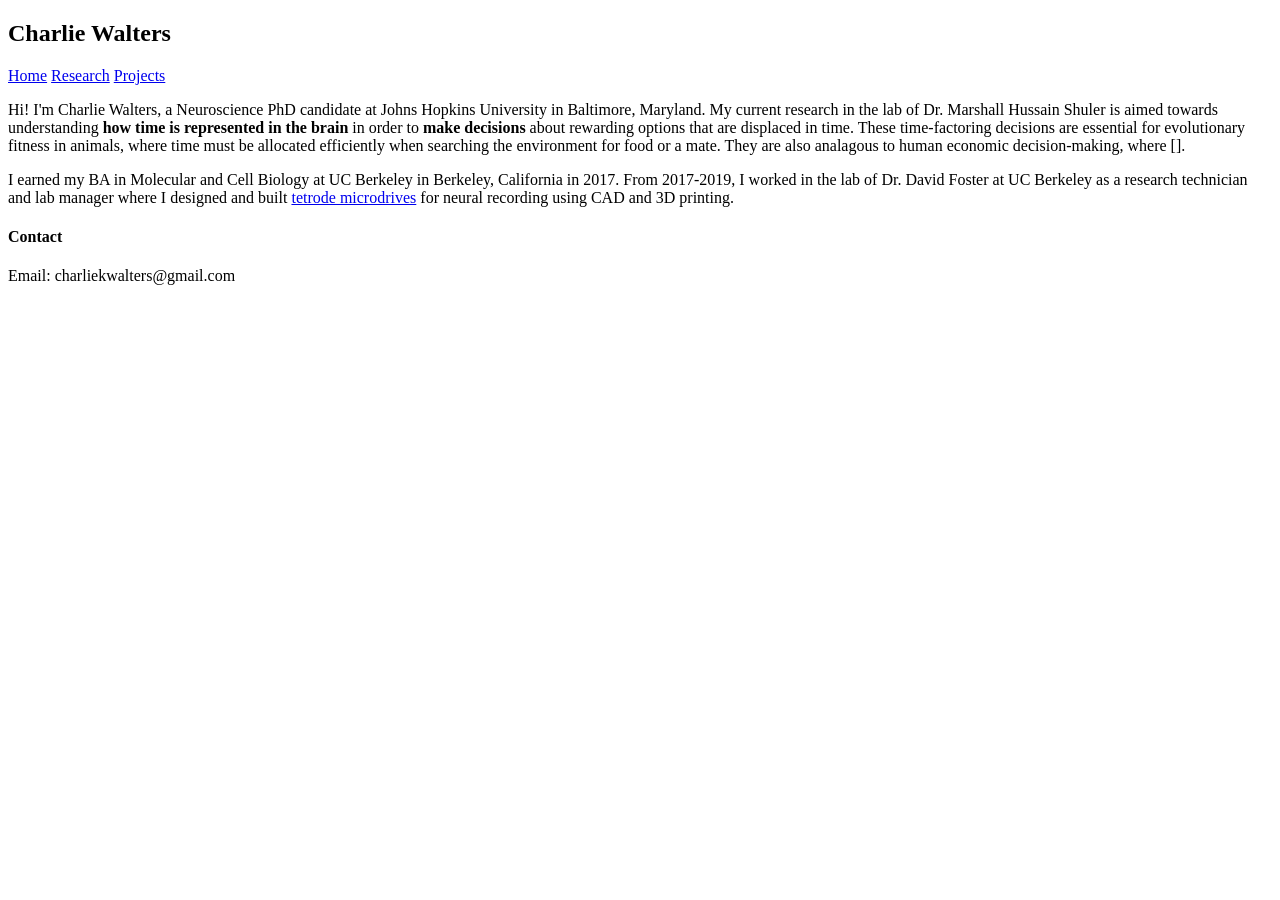
==== index.html @ f8b98b3a "content" ====
<!DOCTYPE html>
<html>
<head>
<link rel="stylesheet" href="https://cdn.simplecss.org/simple.min.css">
</head>

<body>
<header>
<h2>Charlie Walters</h2>
<nav>
    <a class="button" href="index.html">Home</a>
    <a class="button" href="research.html">Research</a>
    <a class="button" href="projects.html">Projects</a>
</nav>
</header>

<p>
    Hi! I'm Charlie Walters, a Neuroscience PhD candidate at Johns Hopkins University
    in Baltimore, Maryland. My current research in the lab of Dr. Marshall Hussain Shuler is aimed
    towards understanding <b>how time is represented in the brain</b> in order to <b>make decisions</b>
    about rewarding options that are displaced in time. These time-factoring decisions
    are essential for evolutionary fitness in animals, where time must be allocated efficiently when 
    searching the environment for food or a mate. They are also analagous to human economic decision-making,
    where []. 
</p>
<p>
    I earned my BA in Molecular and Cell Biology at UC Berkeley in Berkeley, California in 2017.
    From 2017-2019, I worked in the lab of Dr. David Foster at UC Berkeley as a research technician
    and lab manager where I designed and built <a href="https://en.wikipedia.org/wiki/Tetrode_(biology)">tetrode microdrives</a>
    for neural recording using CAD and 3D printing.
</p>

<h4>Contact</h4>
<p>Email: charliekwalters@gmail.com</p>

</body>

</html>
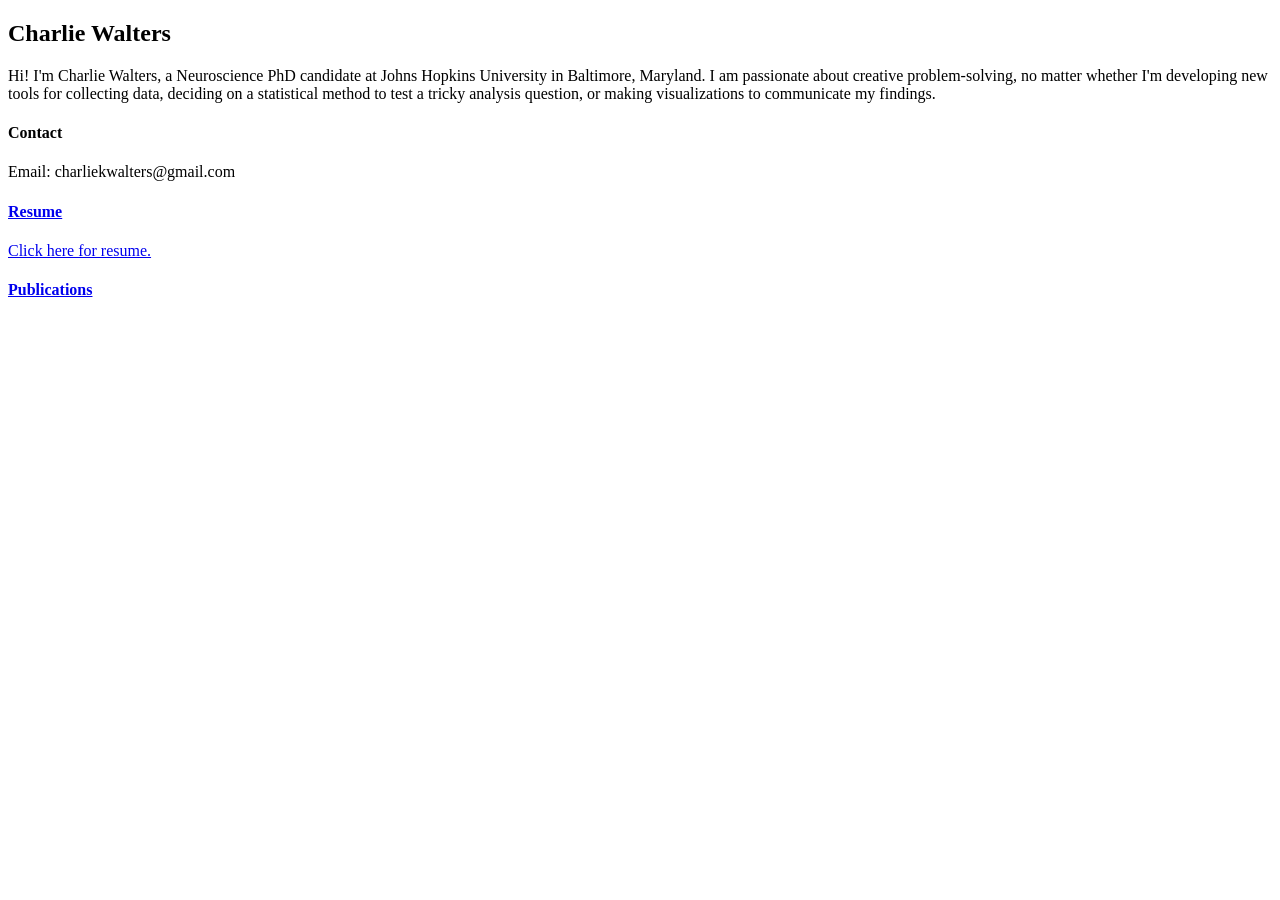
==== commit 59c87617: "Update index.html" ====
--- a/index.html
+++ b/index.html
@@ -7,32 +7,24 @@
 <body>
 <header>
 <h2>Charlie Walters</h2>
-<nav>
-    <a class="button" href="index.html">Home</a>
-    <a class="button" href="research.html">Research</a>
-    <a class="button" href="projects.html">Projects</a>
-</nav>
 </header>
 
 <p>
     Hi! I'm Charlie Walters, a Neuroscience PhD candidate at Johns Hopkins University
-    in Baltimore, Maryland. My current research in the lab of Dr. Marshall Hussain Shuler is aimed
-    towards understanding <b>how time is represented in the brain</b> in order to <b>make decisions</b>
-    about rewarding options that are displaced in time. These time-factoring decisions
-    are essential for evolutionary fitness in animals, where time must be allocated efficiently when 
-    searching the environment for food or a mate. They are also analagous to human economic decision-making,
-    where []. 
-</p>
-<p>
-    I earned my BA in Molecular and Cell Biology at UC Berkeley in Berkeley, California in 2017.
-    From 2017-2019, I worked in the lab of Dr. David Foster at UC Berkeley as a research technician
-    and lab manager where I designed and built <a href="https://en.wikipedia.org/wiki/Tetrode_(biology)">tetrode microdrives</a>
-    for neural recording using CAD and 3D printing.
+    in Baltimore, Maryland. I am passionate about creative problem-solving, no matter
+    whether I'm developing new tools for collecting data, deciding on a statistical
+    method to test a tricky analysis question, or making visualizations to communicate
+    my findings.
 </p>
 
 <h4>Contact</h4>
 <p>Email: charliekwalters@gmail.com</p>
 
+<h4><a href="resume.pdf">Resume</a></h4>
+<a href="resume.pdf">Click here for resume.</a>
+
+<h4><a href="https://scholar.google.com/citations?user=A-nC-9sAAAAJ&hl=en">Publications</a></h4>
+
 </body>
 
-</html>+</html>
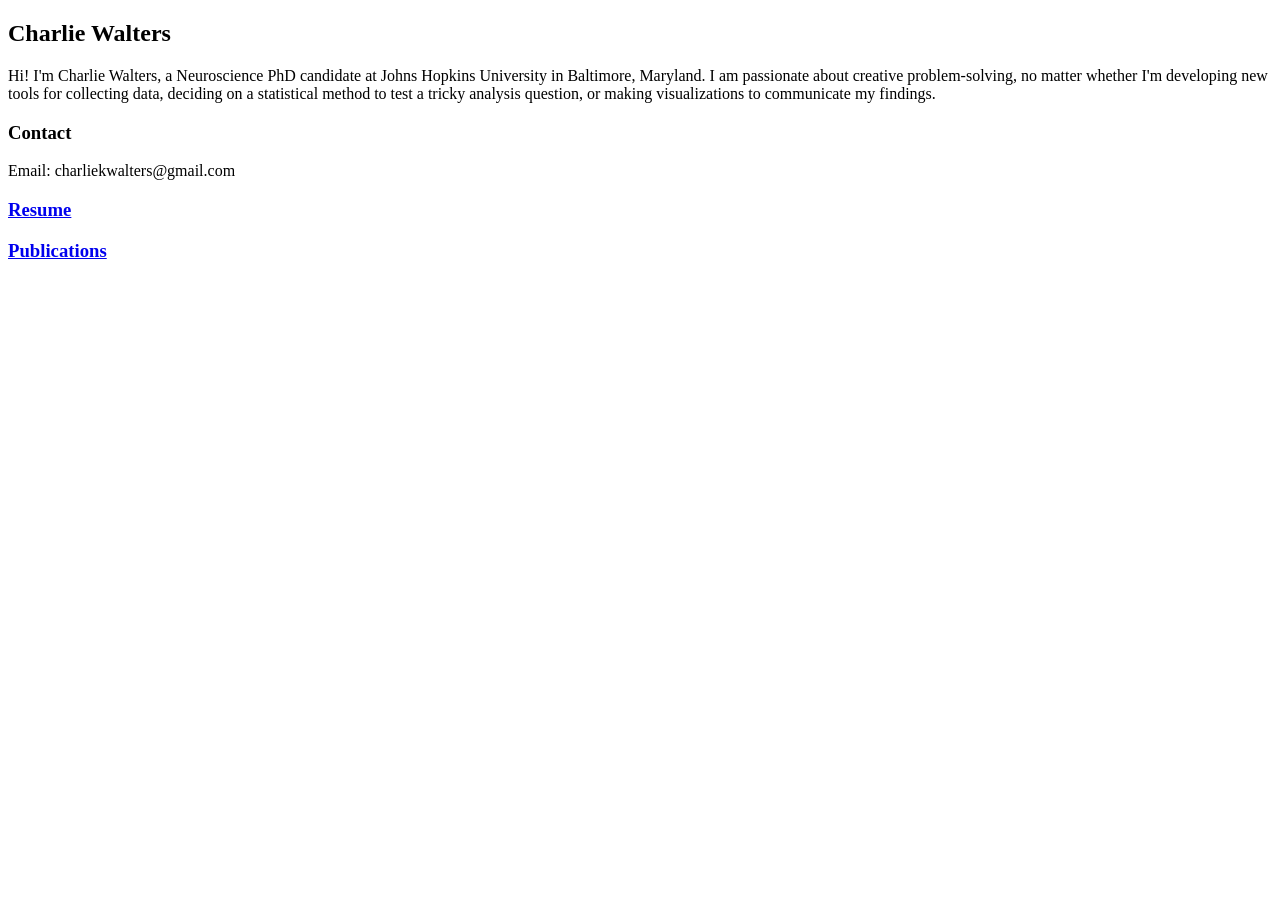
==== commit d6b33cf5: "Update index.html" ====
--- a/index.html
+++ b/index.html
@@ -17,13 +17,12 @@
     my findings.
 </p>
 
-<h4>Contact</h4>
+<h3>Contact</h3>
 <p>Email: charliekwalters@gmail.com</p>
 
-<h4><a href="resume.pdf">Resume</a></h4>
-<a href="resume.pdf">Click here for resume.</a>
+<h3><a href="resume.pdf">Resume</a></h3>
 
-<h4><a href="https://scholar.google.com/citations?user=A-nC-9sAAAAJ&hl=en">Publications</a></h4>
+<h3><a href="https://scholar.google.com/citations?user=A-nC-9sAAAAJ&hl=en">Publications</a></h3>
 
 </body>
 
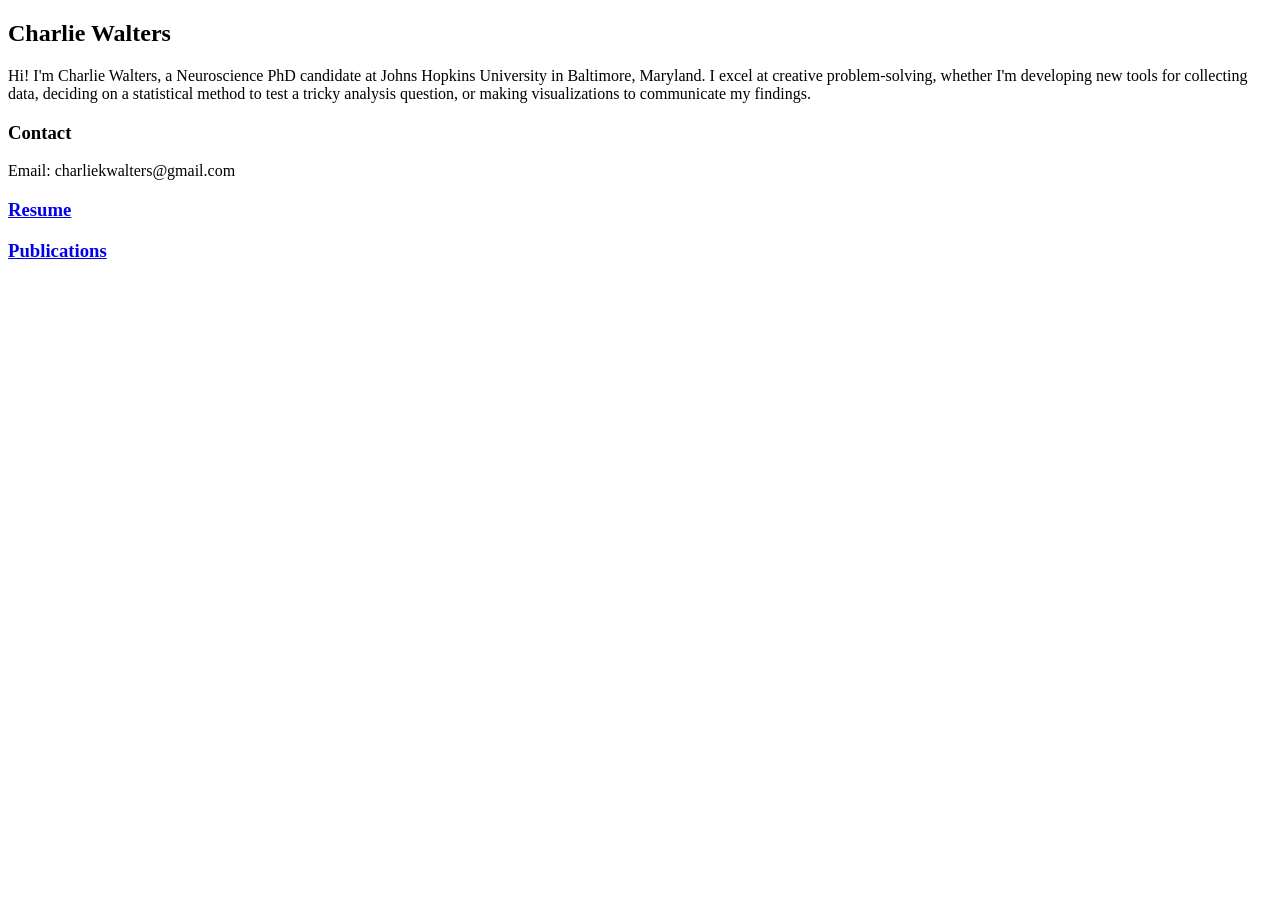
==== commit dc8b2fa2: "Update index.html" ====
--- a/index.html
+++ b/index.html
@@ -11,10 +11,9 @@
 
 <p>
     Hi! I'm Charlie Walters, a Neuroscience PhD candidate at Johns Hopkins University
-    in Baltimore, Maryland. I am passionate about creative problem-solving, no matter
-    whether I'm developing new tools for collecting data, deciding on a statistical
-    method to test a tricky analysis question, or making visualizations to communicate
-    my findings.
+    in Baltimore, Maryland. I excel at creative problem-solving, whether I'm developing
+    new tools for collecting data, deciding on a statistical method to test a tricky
+    analysis question, or making visualizations to communicate my findings.
 </p>
 
 <h3>Contact</h3>
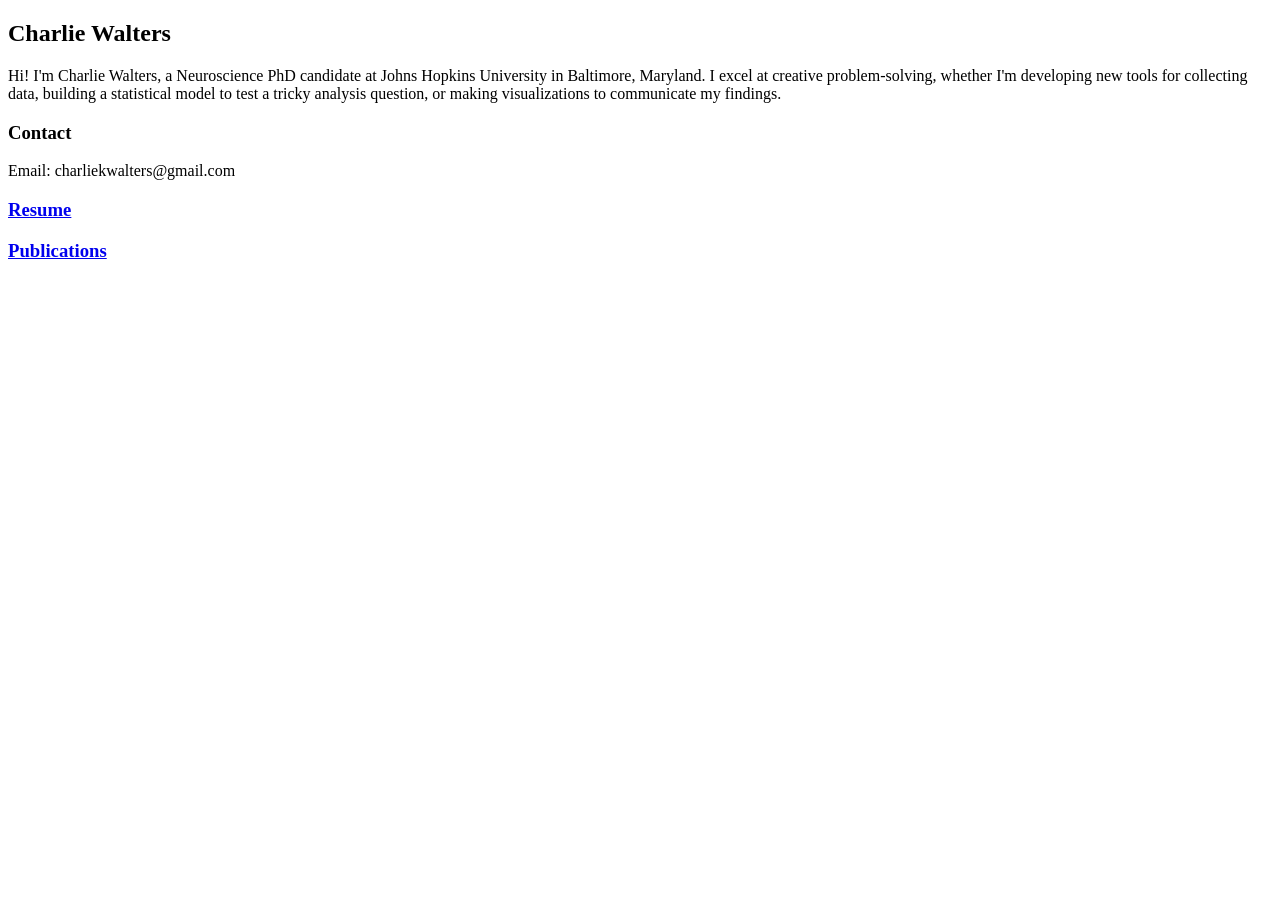
==== commit 9369c16c: "Update index.html" ====
--- a/index.html
+++ b/index.html
@@ -12,7 +12,7 @@
 <p>
     Hi! I'm Charlie Walters, a Neuroscience PhD candidate at Johns Hopkins University
     in Baltimore, Maryland. I excel at creative problem-solving, whether I'm developing
-    new tools for collecting data, deciding on a statistical method to test a tricky
+    new tools for collecting data, building a statistical model to test a tricky
     analysis question, or making visualizations to communicate my findings.
 </p>
 
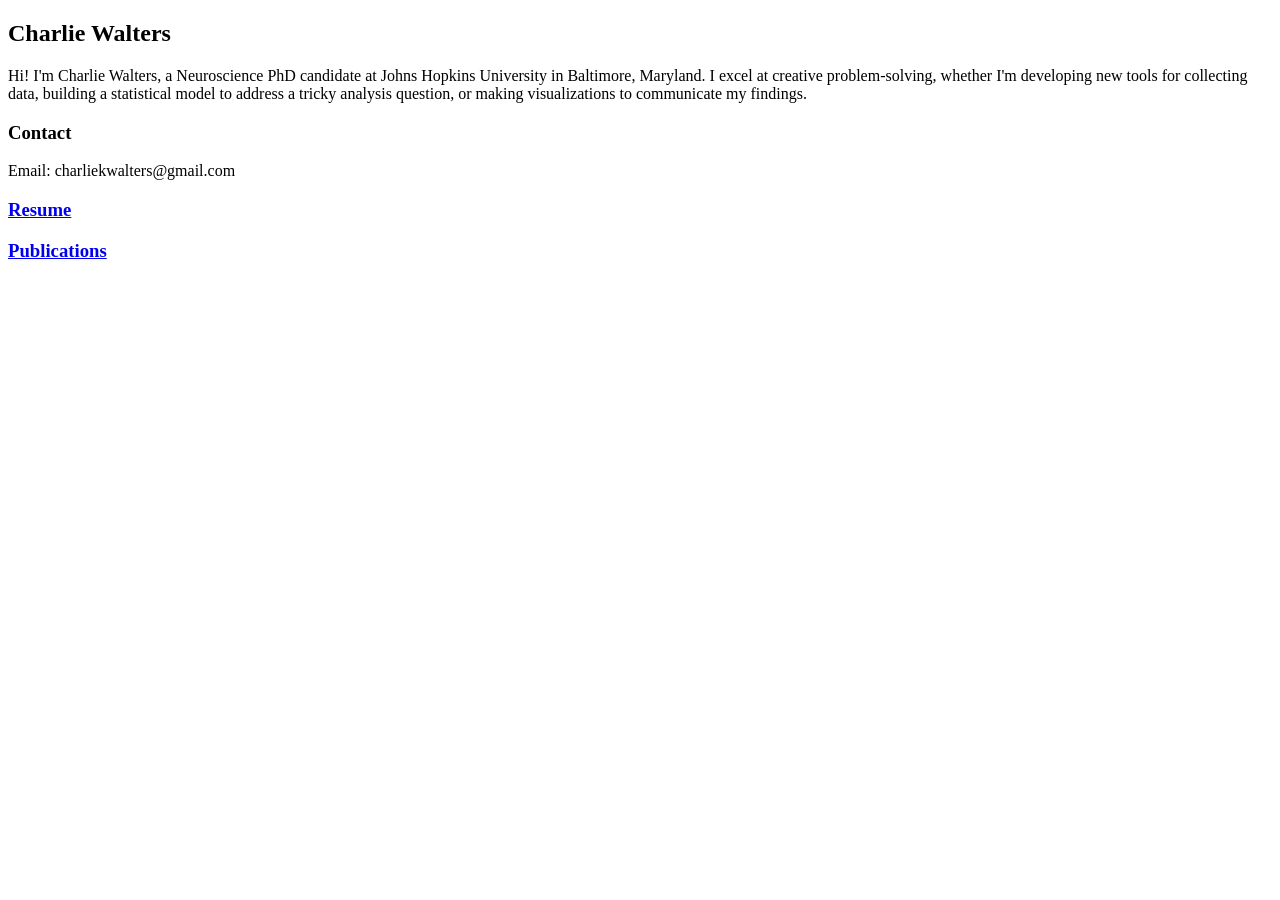
==== commit bf42261c: "Update index.html" ====
--- a/index.html
+++ b/index.html
@@ -12,7 +12,7 @@
 <p>
     Hi! I'm Charlie Walters, a Neuroscience PhD candidate at Johns Hopkins University
     in Baltimore, Maryland. I excel at creative problem-solving, whether I'm developing
-    new tools for collecting data, building a statistical model to test a tricky
+    new tools for collecting data, building a statistical model to address a tricky
     analysis question, or making visualizations to communicate my findings.
 </p>
 
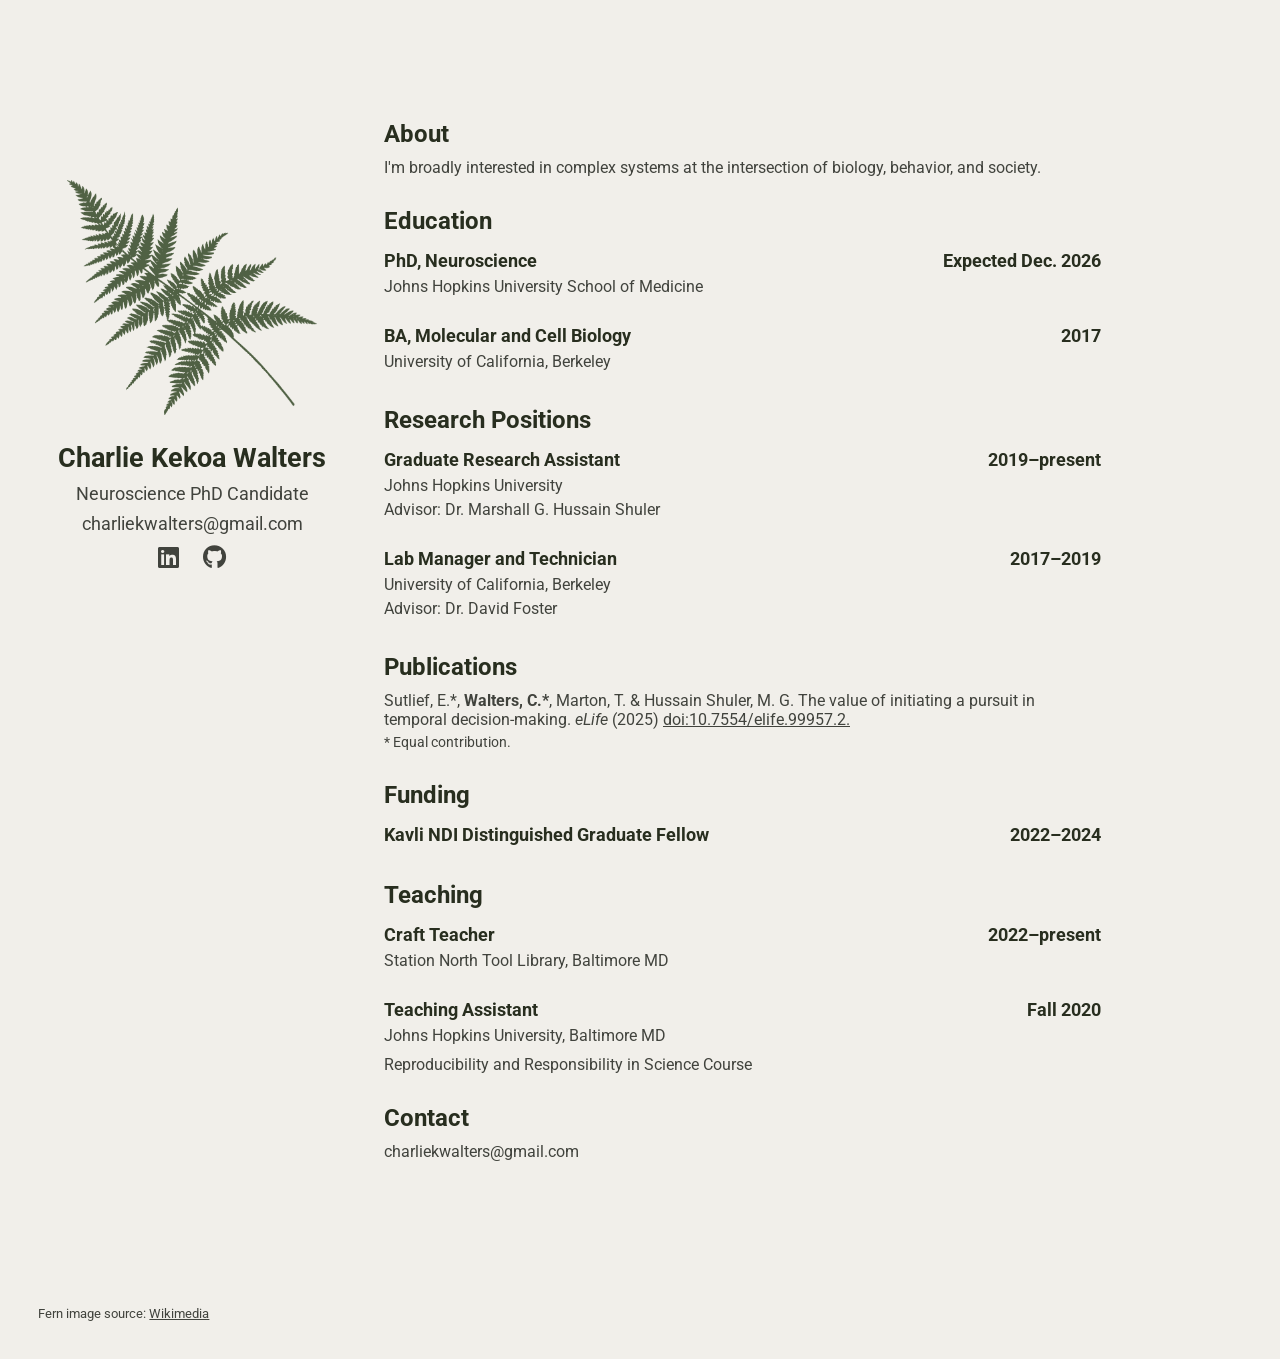
==== commit 00b75460: "initial commit" ====
--- a/index.html
+++ b/index.html
@@ -1,28 +1,128 @@
 <!DOCTYPE html>
-<html>
+<html lang="en">
 <head>
-<link rel="stylesheet" href="https://cdn.simplecss.org/simple.min.css">
+    <meta charset="UTF-8">
+    <meta name="viewport" content="width=device-width, initial-scale=1.0">
+    <meta http-equiv="X-UA-Compatible" content="ie=edge">
+    <link rel="stylesheet" href="https://use.fontawesome.com/releases/v5.4.1/css/all.css" integrity="sha384-5sAR7xN1Nv6T6+dT2mhtzEpVJvfS3NScPQTrOxhwjIuvcA67KV2R5Jz6kr4abQsz" crossorigin="anonymous">
+    <link rel="stylesheet" href="style.css">
+    <title>Charlie Kekoa Walters</title>
 </head>
+<body>
+    <div class="grid-2">
+        <div class="section-1">
+            <img src="fern.png" width=250px, alt="fern silhouette">
+            <h2>Charlie Kekoa Walters</h2>
+            <p>Neuroscience PhD Candidate</p>
+            <p>charliekwalters@gmail.com</p>
+            <a href="https://www.linkedin.com/in/charliekwalters/"><i class="fab fa-linkedin"></i></a>
+            <a href="https://github.com/ckwalters"><i class="fab fa-github"></i></a>
+            <br><br>
+            
+        </div>
+        <div class="section-2">
+            <h2>About</h2>
+                <p>
+                    I'm broadly interested in complex systems at the intersection of biology, behavior,
+                    and society.
+                </p>
+            
+            <h2>Education</h2>
+            <div class="grid-3">
+                <div class="section-left-h">
+                    <h3>PhD, Neuroscience</h3>
+                    <p>Johns Hopkins University School of Medicine</p>
+                </div>
+                <div class="section-date">
+                    <h3>Expected Dec. 2026</h3>
+                </div>
+            </div>
+            <br>
+            <div class="grid-3">
+                <div class="section-left-h">
+                    <h3>BA, Molecular and Cell Biology</h3>
+                    <p>University of California, Berkeley</p>
+                </div>
+                <div class="section-date">
+                    <h3>2017</h3>
+                </div>
+            </div>
+            
+            <h2>Research Positions</h2>
 
-<body>
-<header>
-<h2>Charlie Walters</h2>
-</header>
+                <div class="grid-3">
+                    <div class="section-left-h">
+                        <h3>Graduate Research Assistant</h3>
+                        <p>Johns Hopkins University</p>
+                        <p>Advisor: Dr. Marshall G. Hussain Shuler</p>
+                    </div>
+                    <div class="section-date">
+                        <h3>2019–present</h3>
+                    </div>
+                </div>
 
-<p>
-    Hi! I'm Charlie Walters, a Neuroscience PhD candidate at Johns Hopkins University
-    in Baltimore, Maryland. I excel at creative problem-solving, whether I'm developing
-    new tools for collecting data, building a statistical model to address a tricky
-    analysis question, or making visualizations to communicate my findings.
-</p>
+                <br>
+                <div class="grid-3">
+                    <div class="section-left-h">
+                        <h3>Lab Manager and Technician</h3>
+                        <p>University of California, Berkeley</p>
+                        <p>Advisor: Dr. David Foster</p>
+                    </div>
+                    <div class="section-date">
+                        <h3>2017–2019</h3>
+                    </div>
+                </div>
+            
+            <h2>Publications</h2>
+            <p>
+                Sutlief, E.*, <b>Walters, C.*</b>, Marton, T. & Hussain Shuler, M. G. The value of
+                initiating a pursuit in temporal decision-making. <i>eLife</i> (2025) <a href="https://elifesciences.org/articles/99957">doi:10.7554/elife.99957.2.</a><br>
+            </p>
+            <p class="footnote">* Equal contribution.</p>
+            
 
-<h3>Contact</h3>
-<p>Email: charliekwalters@gmail.com</p>
+            <h2>Funding</h2>
+                <div class="grid-3">
+                    <div class="section-left-h">
+                        <h3>Kavli NDI Distinguished Graduate Fellow</h3>
+                    </div>
+                    <div class="section-date">
+                        <h3>2022–2024</h3>
+                    </div>
+                </div>
 
-<h3><a href="resume.pdf">Resume</a></h3>
+            <h2>Teaching</h2>
+                <div class="grid-3">
+                    <div class="section-left-h">
+                        <h3>Craft Teacher</h3>
+                        <p>Station North Tool Library, Baltimore MD</p>
+                    </div>
+                    <div class="section-date">
+                        <h3>2022–present</h3>
+                    </div>
+                </div>
 
-<h3><a href="https://scholar.google.com/citations?user=A-nC-9sAAAAJ&hl=en">Publications</a></h3>
+                <br>
+                <div class="grid-3">
+                    <div class="section-left-h">
+                        <h3>Teaching Assistant</h3>
+                        <p>Johns Hopkins University, Baltimore MD</p>
+                    </div>
+                    <div class="section-date">
+                        <h3>Fall 2020</h3>
+                    </div>
+                </div>
+                <p>Reproducibility and Responsibility in Science Course</p>
+            
+            <h2>Contact</h2>
+                <p>charliekwalters@gmail.com</p>
+            
+        </div>
+    
+    <div class="footer">
+        Fern image source: <a href="https://commons.wikimedia.org/wiki/File:Green_fern.svg">Wikimedia</a>
+    </div>
 
+    </div>
 </body>
-
 </html>
--- a/style.css
+++ b/style.css
@@ -0,0 +1,161 @@
+/* global */
+@import url('https://fonts.googleapis.com/css?family=Roboto');
+
+:root {
+    --head-color: hsl(82, 20%, 15%);
+    --text-color: hsl(82, 5%, 25%);
+    --link-hover-color: hsl(95, 18%, 32%);
+}
+
+.grid-2{
+    display: grid;
+/*    grid-template-columns: repeat(2,1fr); */
+    grid-template-columns: 30% 70%;
+}
+
+body{
+    margin: 0;
+    padding: 0;
+    font-family: 'Roboto', sans-serif;
+    background-color: #f1efea;
+    color: var(--text-color, #000000);
+}
+
+h2,h3{
+    color: var(--head-color, #000000);
+}
+
+a{
+    color: var(--text-color, #000000);
+    text-decoration: underline;
+}
+
+/* SIDEBAR */
+.section-1{
+    padding-top: 20vh;
+    text-align: center;
+}
+
+.section-1 p{
+    font-size: 1.1rem;
+    padding-bottom: 10px;
+    margin:0;
+}
+
+.section-1 h2{
+    font-size: 1.7rem;
+    margin-bottom: 10px;
+}
+
+.section-1 a{
+    font-size: 1.5rem;
+    padding: 10px;
+}
+
+/* .section-1 img{
+    text-align: center;
+} */
+
+/* BODY */
+.section-2{
+    padding-top: 10vh;
+    padding-bottom: 10vh;
+    width: 80%;
+}
+
+.section-2 h2{
+    font-size: 1.5rem;
+    margin-bottom: 10px;
+    margin-top: 30px;
+}
+
+.section-2 h3{
+    font-size: 1.1rem;
+    margin-top: 6px;
+    margin-bottom: 6px;
+}
+
+.section-2 p{
+    font-size: 1.0rem;
+    margin-bottom: 5px;
+    margin-top: 5px;
+    /* margin: 0; */
+}
+
+.section-2 li{
+    /* padding-top: 0; */
+    font-size: 1.0rem;
+    margin-top: 5px;
+    margin-bottom: 5px;
+    margin-left: 18px;
+}
+
+.section-2 a{
+    /* display: block; */
+    padding: 5px;
+    padding-left: 0;
+    width: 100px;
+}
+
+p.footnote{
+    font-size: 0.9rem;
+}
+
+.footer{
+    font-size: 0.8rem;
+    margin-top: 50px;
+    margin-bottom: 10%;
+    margin-left: 10%;
+}
+
+/* animations / utilities */
+.section-2 a:hover{
+    color: var(--link-hover-color, #000000);
+    cursor: pointer;
+    transition: 0.2s;
+}
+
+.section-1 a:hover{
+    color: var(--link-hover-color, #000000);
+    cursor: pointer;
+    transition: 0.2s;
+}
+
+/* .white:hover{
+    position: relative;
+    padding-left: 10px;
+} */
+
+/* media queres */
+@media(max-width:780px){
+    .grid-2{
+        grid-template-columns: 1fr;
+    }
+    .section-1{
+        padding:0;
+        padding-top: 5rem;
+    }
+    .section-2{
+        padding: 0;
+        padding-left: 1.5rem;
+        padding-top: 2rem;
+    }
+}
+
+/* sub-cols */
+.grid-3{
+    display: grid;
+/*    grid-template-columns: repeat(2,1fr); */
+    grid-template-columns: 70% 30%;
+}
+.section-left-h{
+    width: 100%;
+    padding: 0px;
+    margin: 0px;
+}
+.section-date{
+    width: 100%;
+    text-align: right;
+    padding: 0px;
+    margin: 0px;
+}
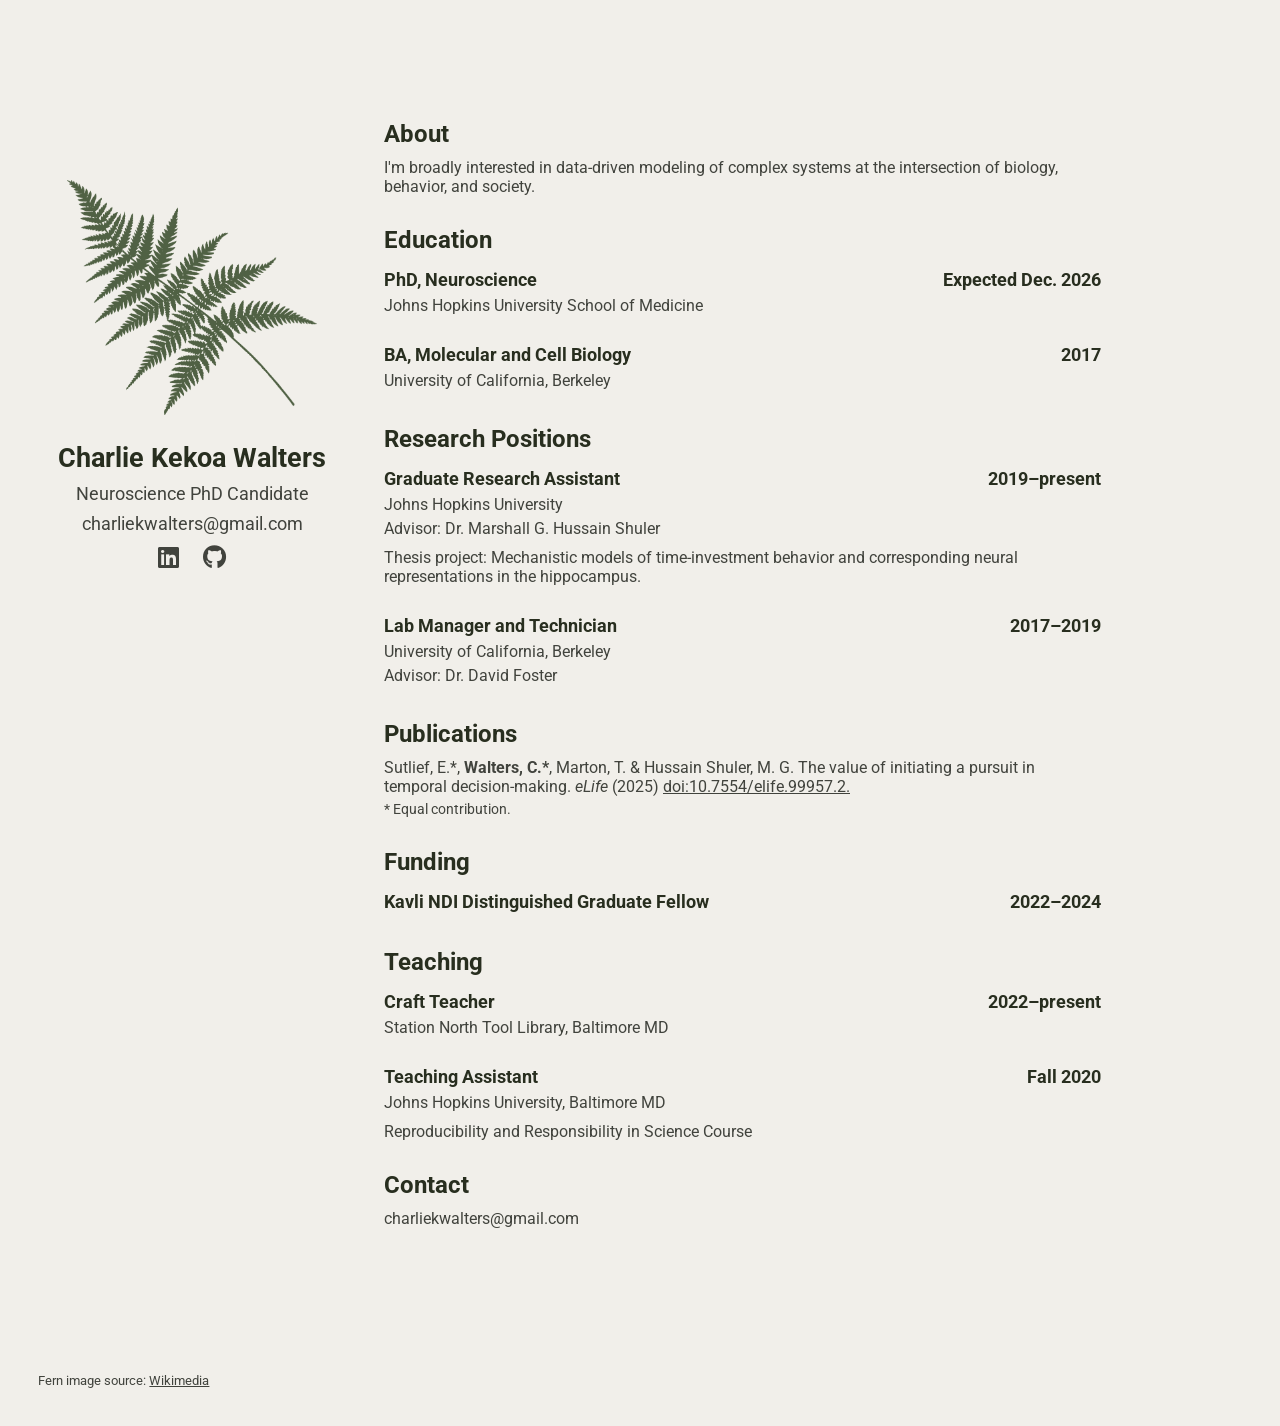
==== commit 3a9d790b: "bio update" ====
--- a/index.html
+++ b/index.html
@@ -23,7 +23,7 @@
         <div class="section-2">
             <h2>About</h2>
                 <p>
-                    I'm broadly interested in complex systems at the intersection of biology, behavior,
+                    I'm broadly interested in data-driven modeling of complex systems at the intersection of biology, behavior,
                     and society.
                 </p>
             
@@ -60,7 +60,10 @@
                         <h3>2019–present</h3>
                     </div>
                 </div>
-
+                <p>
+                    Thesis project: Mechanistic models of time-investment behavior and corresponding
+                    neural representations in the hippocampus.
+                </p>
                 <br>
                 <div class="grid-3">
                     <div class="section-left-h">
